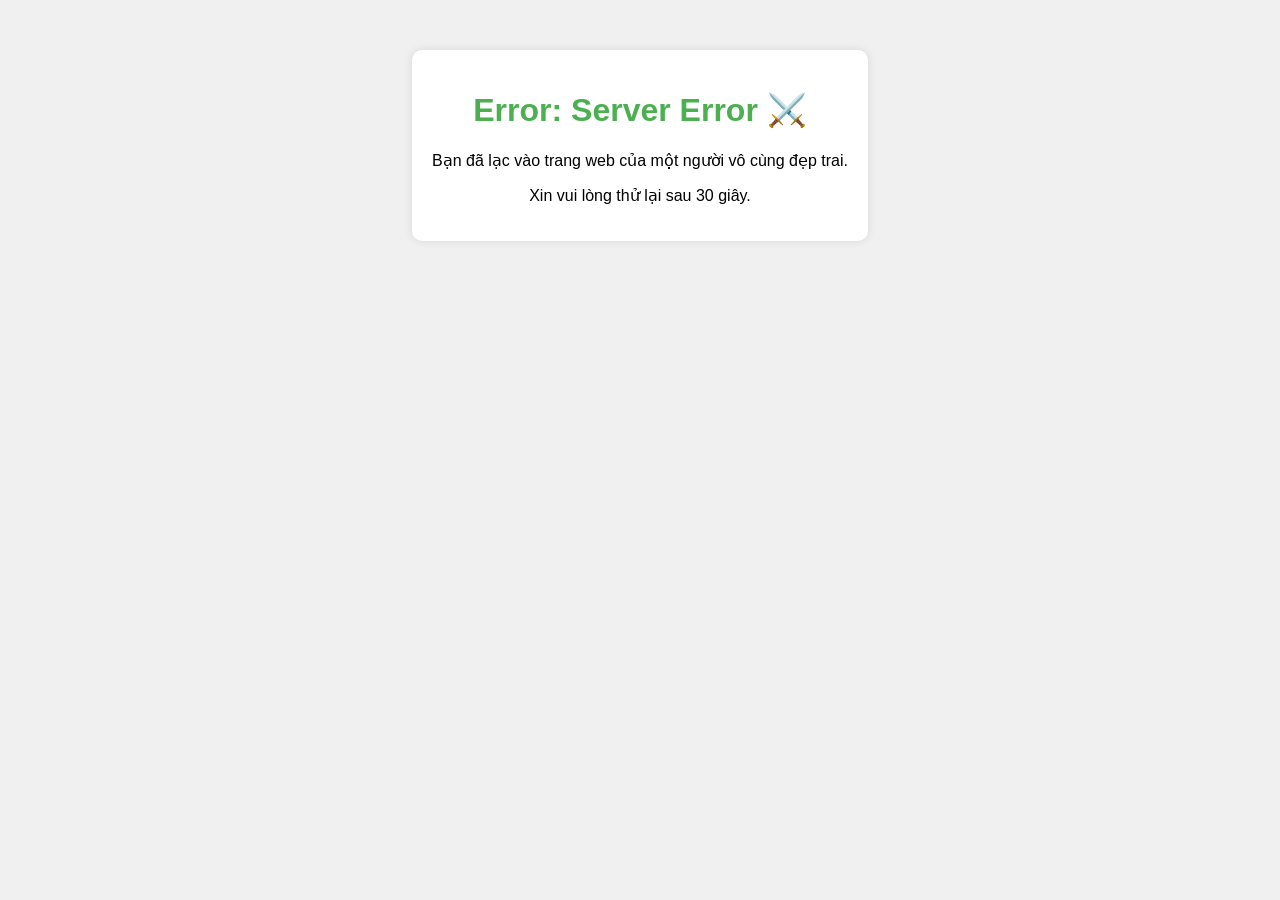
==== index.html @ 3496c6a8 "Update index.html" ====
<!DOCTYPE html>
<html lang="vi">
<head>
    <meta charset="UTF-8">
    <meta name="viewport" content="width=device-width, initial-scale=1.0">
    <title>hutminh</title>
    <style>
        body {
            font-family: Arial, sans-serif;
            text-align: center;
            margin: 50px;
            background-color: #f0f0f0;
        }
        .box {
            background: white;
            padding: 20px;
            border-radius: 10px;
            box-shadow: 0px 0px 10px rgba(0, 0, 0, 0.1);
            display: inline-block;
        }
        h1 {
            color: #4CAF50;
        }
    </style>
</head>
<body>
    <div class="box">
        <h1>Error: Server Error ⚔️</h1>
        <p>Bạn đã lạc vào trang web của một người vô cùng đẹp trai.</p>
        <p>Xin vui lòng thử lại sau 30 giây.</p>
    </div>
</body>
</html>
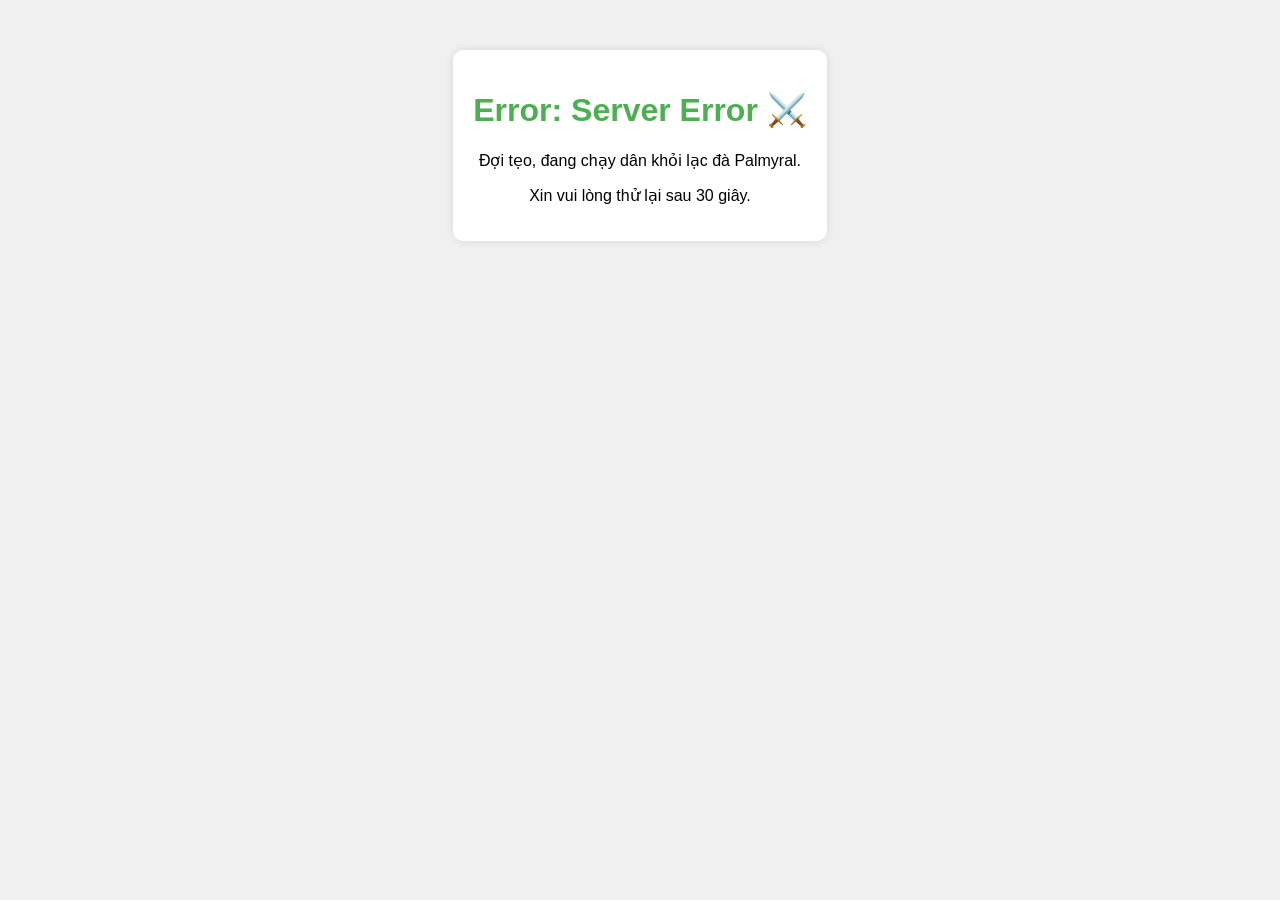
==== commit 10ecb53e: "Update index.html" ====
--- a/index.html
+++ b/index.html
@@ -3,7 +3,7 @@
 <head>
     <meta charset="UTF-8">
     <meta name="viewport" content="width=device-width, initial-scale=1.0">
-    <title>hutminh</title>
+    <title>Văn Tú</title>
     <style>
         body {
             font-family: Arial, sans-serif;
@@ -26,7 +26,7 @@
 <body>
     <div class="box">
         <h1>Error: Server Error ⚔️</h1>
-        <p>Bạn đã lạc vào trang web của một người vô cùng đẹp trai.</p>
+        <p>Đợi tẹo, đang chạy dân khỏi lạc đà Palmyral.</p>
         <p>Xin vui lòng thử lại sau 30 giây.</p>
     </div>
 </body>
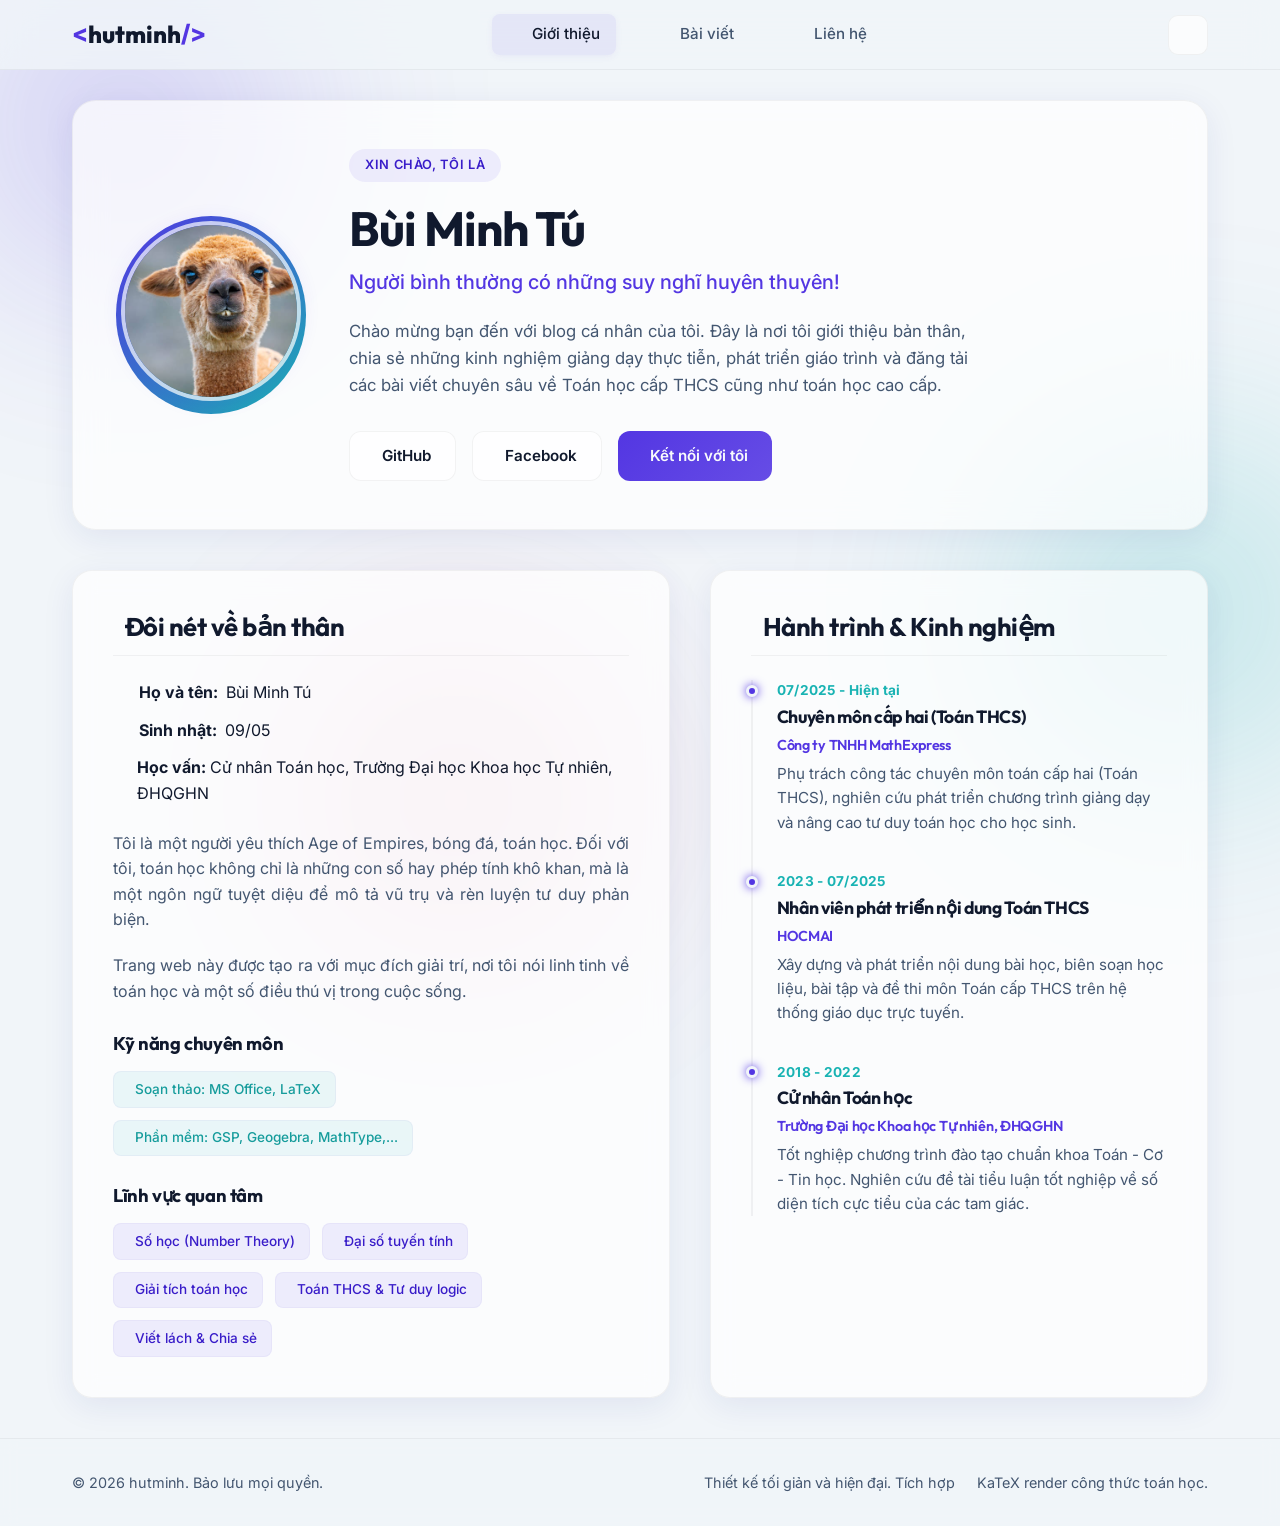
==== commit 0aa04a06: "Add files via upload" ====
--- a/index.html
+++ b/index.html
@@ -1,33 +1,406 @@
 <!DOCTYPE html>
-<html lang="vi">
+<html lang="vi" data-theme="dark">
+
 <head>
     <meta charset="UTF-8">
     <meta name="viewport" content="width=device-width, initial-scale=1.0">
-    <title>Văn Tú</title>
-    <style>
-        body {
-            font-family: Arial, sans-serif;
-            text-align: center;
-            margin: 50px;
-            background-color: #f0f0f0;
-        }
-        .box {
-            background: white;
-            padding: 20px;
-            border-radius: 10px;
-            box-shadow: 0px 0px 10px rgba(0, 0, 0, 0.1);
-            display: inline-block;
-        }
-        h1 {
-            color: #4CAF50;
-        }
-    </style>
+    <title>hutminh | Trang Web Cá Nhân & Blog Toán Học</title>
+
+    <!-- SEO Meta Tags -->
+    <meta name="description"
+        content="Trang web cá nhân và blog chia sẻ kiến thức, kinh nghiệm toán học của hutminh. Khám phá các bài viết lý thuyết toán học chuyên sâu với công thức LaTeX trực quan.">
+    <meta name="keywords"
+        content="hutminh, blog toán học, toán học, chia sẻ kiến thức, latex, công thức toán, giáo dục toán">
+    <meta name="author" content="hutminh">
+
+    <!-- Open Graph / Facebook -->
+    <meta property="og:type" content="website">
+    <meta property="og:title" content="hutminh | Trang Web Cá Nhân & Blog Toán Học">
+    <meta property="og:description"
+        content="Trang web cá nhân và blog chia sẻ kiến thức, kinh nghiệm toán học của hutminh. Khám phá các bài viết lý thuyết toán học chuyên sâu.">
+    <meta property="og:image" content="https://github.com/hutminh.png">
+
+    <!-- Twitter -->
+    <meta property="twitter:card" content="summary_large_image">
+    <meta property="twitter:title" content="hutminh | Trang Web Cá Nhân & Blog Toán Học">
+    <meta property="twitter:description"
+        content="Trang web cá nhân và blog chia sẻ kiến thức, kinh nghiệm toán học của hutminh.">
+    <meta property="twitter:image" content="https://github.com/hutminh.png">
+
+    <!-- Google Fonts -->
+    <link rel="preconnect" href="https://fonts.googleapis.com">
+    <link rel="preconnect" href="https://fonts.gstatic.com" crossorigin>
+    <link
+        href="https://fonts.googleapis.com/css2?family=Inter:wght@300;400;500;600;700&family=Outfit:wght@300;400;500;600;700;800&family=Fira+Code:wght@400;500&display=swap"
+        rel="stylesheet">
+
+    <!-- KaTeX CDN for beautiful mathematical equations -->
+    <link rel="stylesheet" href="https://cdn.jsdelivr.net/npm/katex@0.16.8/dist/katex.min.css">
+    <script src="https://cdn.jsdelivr.net/npm/katex@0.16.8/dist/katex.min.js"></script>
+    <!-- Auto-render extension to easily parse math equations inside text -->
+    <script src="https://cdn.jsdelivr.net/npm/katex@0.16.8/dist/contrib/auto-render.min.js"></script>
+
+    <!-- Custom CSS -->
+    <link rel="stylesheet" href="assets/css/style.css">
+
+    <!-- Lucide Icons -->
+    <script src="https://unpkg.com/lucide@latest"></script>
 </head>
+
 <body>
-    <div class="box">
-        <h1>Error: Server Error ⚔️</h1>
-        <p>Đợi tẹo, đang chạy dân khỏi lạc đà Palmyral.</p>
-        <p>Xin vui lòng thử lại sau 30 giây.</p>
-    </div>
+
+    <!-- Glassmorphic Background Elements -->
+    <div class="bg-blur-circle bg-blur-1"></div>
+    <div class="bg-blur-circle bg-blur-2"></div>
+    <div class="bg-blur-circle bg-blur-3"></div>
+
+    <!-- Navigation Header -->
+    <header class="navbar-container">
+        <div class="navbar-wrapper">
+            <a href="#home" class="logo">
+                <span class="logo-accent">&lt;</span>hutminh<span class="logo-accent">/&gt;</span>
+            </a>
+
+            <nav class="nav-menu" id="nav-menu">
+                <a href="#home" class="nav-link active" data-section="home">
+                    <i data-lucide="user" class="nav-icon"></i> Giới thiệu
+                </a>
+                <a href="#blog" class="nav-link" data-section="blog">
+                    <i data-lucide="book-open" class="nav-icon"></i> Bài viết
+                </a>
+                <a href="#contact" class="nav-link" data-section="contact">
+                    <i data-lucide="mail" class="nav-icon"></i> Liên hệ
+                </a>
+            </nav>
+
+            <div class="nav-actions">
+                <!-- Theme Toggle Button -->
+                <button id="theme-toggle" class="icon-btn" aria-label="Chuyển chế độ sáng/tối">
+                    <i data-lucide="sun" class="theme-icon-light"></i>
+                    <i data-lucide="moon" class="theme-icon-dark"></i>
+                </button>
+
+                <!-- Mobile Menu Button -->
+                <button id="mobile-menu-toggle" class="icon-btn mobile-only" aria-label="Menu">
+                    <i data-lucide="menu"></i>
+                </button>
+            </div>
+        </div>
+    </header>
+
+    <!-- Main Content Container -->
+    <main class="main-container">
+
+        <!-- SECTION 1: HOME & ABOUT -->
+        <section id="home" class="view-section active">
+            <!-- Hero Card -->
+            <div class="hero-card fade-in">
+                <div class="hero-layout">
+                    <div class="hero-avatar-wrapper">
+                        <img src="lac_da.jpg" alt="Avatar Bùi Minh Tú" class="hero-avatar"
+                            onerror="this.src='https://github.com/hutminh.png'">
+                        <div class="avatar-ring"></div>
+                    </div>
+                    <div class="hero-content">
+                        <span class="badge">Xin chào, tôi là</span>
+                        <h1 class="hero-name">Bùi Minh Tú</h1>
+                        <p class="hero-subtitle">Người bình thường có những suy nghĩ huyên thuyên!</p>
+                        <p class="hero-description">
+                            Chào mừng bạn đến với blog cá nhân của tôi. Đây là nơi tôi giới thiệu bản thân, chia sẻ
+                            những kinh nghiệm giảng dạy thực tiễn, phát triển giáo trình và đăng tải các bài viết chuyên
+                            sâu về Toán học cấp THCS cũng như toán học cao cấp.
+                        </p>
+                        <div class="hero-social-links">
+                            <a href="https://github.com/hutminh" target="_blank" class="social-chip"
+                                aria-label="GitHub">
+                                <i data-lucide="github"></i> GitHub
+                            </a>
+                            <a href="https://www.facebook.com/anhvit123" target="_blank" class="social-chip"
+                                aria-label="Facebook">
+                                <i data-lucide="facebook"></i> Facebook
+                            </a>
+                            <a href="#contact" class="social-chip primary" aria-label="Liên hệ">
+                                <i data-lucide="send"></i> Kết nối với tôi
+                            </a>
+                        </div>
+                    </div>
+                </div>
+            </div>
+
+            <!-- About & Personal Intro Details -->
+            <div class="about-grid">
+                <!-- Personal Card -->
+                <div class="glass-card about-card slide-up">
+                    <h2 class="section-title"><i data-lucide="sparkles"></i> Đôi nét về bản thân</h2>
+                    <ul class="personal-info-list"
+                        style="list-style: none; margin-bottom: 1.5rem; display: flex; flex-direction: column; gap: 0.75rem;">
+                        <li style="display: flex; align-items: center; gap: 0.5rem;"><i data-lucide="user"
+                                class="inline-icon" style="color: var(--color-primary); width: 18px; height: 18px;"></i>
+                            <strong>Họ và tên:</strong> Bùi Minh Tú
+                        </li>
+                        <li style="display: flex; align-items: center; gap: 0.5rem;"><i data-lucide="calendar"
+                                class="inline-icon" style="color: var(--color-primary); width: 18px; height: 18px;"></i>
+                            <strong>Sinh nhật:</strong> 09/05
+                        </li>
+                        <li style="display: flex; align-items: flex-start; gap: 0.5rem;"><i data-lucide="graduation-cap"
+                                class="inline-icon"
+                                style="color: var(--color-primary); width: 18px; height: 18px; margin-top: 3px;"></i>
+                            <div><strong>Học vấn:</strong> Cử nhân Toán học, Trường Đại học Khoa học Tự nhiên, ĐHQGHN
+                            </div>
+                        </li>
+                    </ul>
+                    <p class="about-text">
+                        Tôi là một người yêu thích Age of Empires, bóng đá, toán học. Đối với tôi, toán học không chỉ là
+                        những con số hay phép tính khô khan, mà là một ngôn ngữ tuyệt diệu để mô tả vũ trụ và rèn luyện
+                        tư duy phản biện.
+                    </p>
+                    <p class="about-text">
+                        Trang web này được tạo ra với mục đích giải trí, nơi tôi nói linh tinh về toán học và một số
+                        điều thú vị trong cuộc sống.
+                    </p>
+
+                    <div class="interests-container">
+                        <h3 class="subsection-title">Kỹ năng chuyên môn</h3>
+                        <div class="tags-group" style="margin-bottom: 1.5rem;">
+                            <span class="tag-chip"
+                                style="background-color: var(--bg-tag-accent); color: var(--text-tag-accent);"><i
+                                    data-lucide="edit-3"></i> Soạn thảo: MS Office, LaTeX</span>
+                            <span class="tag-chip"
+                                style="background-color: var(--bg-tag-accent); color: var(--text-tag-accent);"><i
+                                    data-lucide="cpu"></i> Phần mềm: GSP, Geogebra, MathType,...</span>
+                        </div>
+
+                        <h3 class="subsection-title">Lĩnh vực quan tâm</h3>
+                        <div class="tags-group">
+                            <span class="tag-chip"><i data-lucide="hash"></i> Số học (Number Theory)</span>
+                            <span class="tag-chip"><i data-lucide="git-commit"></i> Đại số tuyến tính</span>
+                            <span class="tag-chip"><i data-lucide="activity"></i> Giải tích toán học</span>
+                            <span class="tag-chip"><i data-lucide="graduation-cap"></i> Toán THCS & Tư duy logic</span>
+                            <span class="tag-chip"><i data-lucide="feather"></i> Viết lách & Chia sẻ</span>
+                        </div>
+                    </div>
+                </div>
+
+                <!-- Experience Timeline Card -->
+                <div class="glass-card timeline-card slide-up" style="animation-delay: 0.1s;">
+                    <h2 class="section-title"><i data-lucide="briefcase"></i> Hành trình & Kinh nghiệm</h2>
+                    <div class="timeline">
+                        <div class="timeline-item">
+                            <div class="timeline-dot"></div>
+                            <div class="timeline-date">07/2025 - Hiện tại</div>
+                            <h3 class="timeline-title">Chuyên môn cấp hai (Toán THCS)</h3>
+                            <h4 class="timeline-company"
+                                style="font-size: 0.9rem; color: var(--color-primary); margin-top: 0.15rem; margin-bottom: 0.5rem; font-weight: 600;">
+                                Công ty TNHH MathExpress</h4>
+                            <p class="timeline-desc">Phụ trách công tác chuyên môn toán cấp hai (Toán THCS), nghiên cứu
+                                phát triển chương trình giảng dạy và nâng cao tư duy toán học cho học sinh.</p>
+                        </div>
+                        <div class="timeline-item">
+                            <div class="timeline-dot"></div>
+                            <div class="timeline-date">2023 - 07/2025</div>
+                            <h3 class="timeline-title">Nhân viên phát triển nội dung Toán THCS</h3>
+                            <h4 class="timeline-company"
+                                style="font-size: 0.9rem; color: var(--color-primary); margin-top: 0.15rem; margin-bottom: 0.5rem; font-weight: 600;">
+                                HOCMAI</h4>
+                            <p class="timeline-desc">Xây dựng và phát triển nội dung bài học, biên soạn học liệu, bài
+                                tập và đề thi môn Toán cấp THCS trên hệ thống giáo dục trực tuyến.</p>
+                        </div>
+                        <div class="timeline-item">
+                            <div class="timeline-dot"></div>
+                            <div class="timeline-date">2018 - 2022</div>
+                            <h3 class="timeline-title">Cử nhân Toán học</h3>
+                            <h4 class="timeline-company"
+                                style="font-size: 0.9rem; color: var(--color-primary); margin-top: 0.15rem; margin-bottom: 0.5rem; font-weight: 600;">
+                                Trường Đại học Khoa học Tự nhiên, ĐHQGHN</h4>
+                            <p class="timeline-desc">Tốt nghiệp chương trình đào tạo chuẩn khoa Toán - Cơ - Tin học.
+                                Nghiên cứu đề tài tiểu luận tốt nghiệp về số diện tích cực tiểu của các tam giác.</p>
+                        </div>
+                    </div>
+                </div>
+            </div>
+        </section>
+
+        <!-- SECTION 2: BLOG & ARTICLES -->
+        <section id="blog" class="view-section">
+            <!-- Blog Shell -->
+            <div id="blog-list-view">
+                <div class="section-header slide-up">
+                    <h1 class="page-title"><i data-lucide="book-open"></i> Góc Chia Sẻ & Kiến Thức</h1>
+                    <p class="page-subtitle">Nơi tổng hợp các bài viết chuyên sâu về toán học, phương pháp tư duy và
+                        kinh nghiệm tự học.</p>
+                </div>
+
+                <!-- Filters & Search Bar -->
+                <div class="blog-controls slide-up" style="animation-delay: 0.1s;">
+                    <div class="search-wrapper">
+                        <i data-lucide="search" class="search-icon"></i>
+                        <input type="text" id="search-input" placeholder="Tìm kiếm bài viết, công thức, chủ đề..."
+                            aria-label="Tìm kiếm bài viết">
+                    </div>
+                    <div class="categories-filter" id="categories-filter">
+                        <button class="filter-btn active" data-category="all">Tất cả</button>
+                        <button class="filter-btn" data-category="dai-so">Đại số</button>
+                        <button class="filter-btn" data-category="giai-tich">Giải tích</button>
+                        <button class="filter-btn" data-category="so-hoc">Số học</button>
+                        <button class="filter-btn" data-category="phuong-phap">Phương pháp học</button>
+                    </div>
+                </div>
+
+                <!-- Posts Grid -->
+                <div class="posts-grid" id="posts-container">
+                    <!-- Dynamic posts injected here by app.js -->
+                    <div class="loading-spinner">
+                        <div class="spinner"></div>
+                        <p>Đang tải các bài viết chia sẻ...</p>
+                    </div>
+                </div>
+            </div>
+
+            <!-- Single Post Detail View (Initially Hidden) -->
+            <div id="blog-detail-view" class="post-detail-container hidden">
+                <button id="back-to-blog-btn" class="back-btn">
+                    <i data-lucide="arrow-left"></i> Quay lại danh sách bài viết
+                </button>
+
+                <article class="post-detail-card glass-card">
+                    <header class="post-detail-header">
+                        <span class="post-detail-category" id="post-detail-category">Danh mục</span>
+                        <h1 class="post-detail-title" id="post-detail-title">Tiêu đề bài viết</h1>
+                        <div class="post-detail-meta">
+                            <span class="meta-item"><i data-lucide="calendar"></i> <span id="post-detail-date">Ngày
+                                    đăng</span></span>
+                            <span class="meta-item"><i data-lucide="clock"></i> <span id="post-detail-read-time">Thời
+                                    gian đọc</span></span>
+                        </div>
+                    </header>
+
+                    <div class="post-detail-cover-wrapper" id="post-detail-cover-wrapper">
+                        <img src="" alt="Cover Image" id="post-detail-cover" class="post-detail-cover">
+                    </div>
+
+                    <div class="post-detail-content markdown-body" id="post-detail-content">
+                        <!-- Rendered post HTML content injected here by app.js -->
+                    </div>
+
+                    <footer class="post-detail-footer">
+                        <div class="post-detail-tags" id="post-detail-tags">
+                            <!-- Tags injected here -->
+                        </div>
+                    </footer>
+                </article>
+            </div>
+        </section>
+
+        <!-- SECTION 3: CONTACT -->
+        <section id="contact" class="view-section">
+            <div class="section-header slide-up">
+                <h1 class="page-title"><i data-lucide="mail"></i> Kết Nối Với Tôi</h1>
+                <p class="page-subtitle">Bạn có câu hỏi toán học thú vị, muốn cùng hợp tác phát triển nội dung hay trao
+                    đổi kinh nghiệm? Hãy gửi tin nhắn cho tôi.</p>
+            </div>
+
+            <div class="contact-layout slide-up" style="animation-delay: 0.1s;">
+                <!-- Contact info card -->
+                <div class="glass-card contact-info-card">
+                    <h2 class="contact-info-title">Thông tin liên hệ</h2>
+                    <p class="contact-info-desc">Tôi luôn sẵn lòng đón nhận những chia sẻ học thuật và những ý tưởng
+                        sáng tạo mới.</p>
+
+                    <div class="contact-methods">
+                        <div class="contact-method-item">
+                            <div class="contact-icon-wrapper">
+                                <i data-lucide="mail"></i>
+                            </div>
+                            <div class="contact-method-details">
+                                <span class="contact-label">Hòm thư điện tử</span>
+                                <span class="contact-value" id="email-address">minhtubg1999@gmail.com</span>
+                            </div>
+                            <button id="copy-email-btn" class="icon-btn small-btn" title="Sao chép email">
+                                <i data-lucide="copy" id="copy-icon"></i>
+                                <span class="tooltip-text" id="copy-tooltip">Sao chép</span>
+                            </button>
+                        </div>
+                        <div class="contact-method-item">
+                            <div class="contact-icon-wrapper">
+                                <i data-lucide="facebook"></i>
+                            </div>
+                            <div class="contact-method-details">
+                                <span class="contact-label">Facebook cá nhân</span>
+                                <a href="https://www.facebook.com/anhvit123" target="_blank"
+                                    class="contact-link">facebook.com/anhvit123</a>
+                            </div>
+                        </div>
+                        <div class="contact-method-item">
+                            <div class="contact-icon-wrapper">
+                                <i data-lucide="github"></i>
+                            </div>
+                            <div class="contact-method-details">
+                                <span class="contact-label">GitHub cá nhân</span>
+                                <a href="https://github.com/hutminh" target="_blank"
+                                    class="contact-link">github.com/hutminh</a>
+                            </div>
+                        </div>
+                        <div class="contact-method-item">
+                            <div class="contact-icon-wrapper">
+                                <i data-lucide="globe"></i>
+                            </div>
+                            <div class="contact-method-details">
+                                <span class="contact-label">Trang web dự án</span>
+                                <a href="https://hutminh.github.io" target="_blank"
+                                    class="contact-link">hutminh.github.io</a>
+                            </div>
+                        </div>
+                    </div>
+                </div>
+
+                <!-- Contact Message Form -->
+                <div class="glass-card contact-form-card">
+                    <h2 class="contact-info-title">Gửi lời nhắn</h2>
+                    <form id="contact-form" class="contact-form"
+                        onsubmit="event.preventDefault(); alert('Cảm ơn bạn đã gửi lời nhắn! Chức năng gửi thư thực tế có thể tích hợp qua dịch vụ như Formspree hoặc EmailJS nếu bạn muốn cấu hình thêm.');">
+                        <div class="form-group-row">
+                            <div class="form-group">
+                                <label for="form-name">Họ & Tên</label>
+                                <input type="text" id="form-name" required placeholder="Nguyễn Văn A">
+                            </div>
+                            <div class="form-group">
+                                <label for="form-email">Địa chỉ Email</label>
+                                <input type="email" id="form-email" required placeholder="email@gmail.com">
+                            </div>
+                        </div>
+                        <div class="form-group">
+                            <label for="form-subject">Chủ đề</label>
+                            <input type="text" id="form-subject" required placeholder="Góp ý bài viết / Hợp tác...">
+                        </div>
+                        <div class="form-group">
+                            <label for="form-message">Nội dung thư</label>
+                            <textarea id="form-message" rows="5" required
+                                placeholder="Nhập nội dung bạn muốn gửi tới tôi..."></textarea>
+                        </div>
+                        <button type="submit" class="submit-btn">
+                            <i data-lucide="send"></i> Gửi tin nhắn
+                        </button>
+                    </form>
+                </div>
+            </div>
+        </section>
+
+    </main>
+
+    <!-- Footer -->
+    <footer class="footer-container">
+        <div class="footer-wrapper">
+            <p class="footer-copyright">&copy; 2026 hutminh. Bảo lưu mọi quyền.</p>
+            <div class="footer-text">
+                Thiết kế tối giản và hiện đại. Tích hợp <i data-lucide="code" class="inline-icon"></i> KaTeX render công
+                thức toán học.
+            </div>
+        </div>
+    </footer>
+
+    <!-- App Data and Scripts -->
+    <script src="assets/js/posts.js"></script>
+    <script src="assets/js/app.js"></script>
 </body>
-</html>
+
+</html>
--- a/assets/css/style.css
+++ b/assets/css/style.css
@@ -0,0 +1,1270 @@
+/* ==========================================================================
+   DESIGN SYSTEM & CUSTOM STYLES FOR HUTMINH.GITHUB.IO
+   ========================================================================== */
+
+/* 1. Theme Configuration & Base CSS Variables */
+:root[data-theme="dark"] {
+    --bg-base: hsl(222, 47%, 8%);
+    --bg-card: hsla(223, 47%, 14%, 0.55);
+    --bg-card-hover: hsla(223, 47%, 18%, 0.7);
+    --bg-navbar: hsla(222, 47%, 8%, 0.75);
+    
+    --border-color: hsla(217, 30%, 90%, 0.08);
+    --border-color-hover: hsla(217, 30%, 90%, 0.15);
+    
+    --text-primary: hsl(210, 40%, 98%);
+    --text-muted: hsl(215, 20%, 65%);
+    --text-muted-darker: hsl(215, 15%, 50%);
+    
+    --color-primary: hsl(250, 85%, 65%);
+    --color-primary-rgb: 108, 92, 231;
+    --color-secondary: hsl(180, 85%, 45%);
+    --color-secondary-rgb: 0, 206, 201;
+    --color-accent: hsl(340, 85%, 60%);
+    
+    --shadow-base: 0 8px 32px 0 rgba(0, 0, 0, 0.37);
+    --shadow-glow: 0 0 20px hsla(250, 85%, 65%, 0.25);
+    
+    --bg-tag: hsla(250, 85%, 65%, 0.1);
+    --bg-tag-accent: hsla(180, 85%, 45%, 0.1);
+    --text-tag: hsl(250, 85%, 75%);
+    --text-tag-accent: hsl(180, 85%, 65%);
+}
+
+:root[data-theme="light"] {
+    --bg-base: hsl(210, 40%, 96%);
+    --bg-card: hsla(210, 40%, 100%, 0.7);
+    --bg-card-hover: hsla(210, 40%, 100%, 0.9);
+    --bg-navbar: hsla(210, 40%, 96%, 0.8);
+    
+    --border-color: hsla(220, 20%, 10%, 0.05);
+    --border-color-hover: hsla(220, 20%, 10%, 0.1);
+    
+    --text-primary: hsl(222, 47%, 12%);
+    --text-muted: hsl(215, 25%, 35%);
+    --text-muted-darker: hsl(215, 20%, 50%);
+    
+    --color-primary: hsl(250, 75%, 55%);
+    --color-primary-rgb: 78, 62, 201;
+    --color-secondary: hsl(180, 75%, 40%);
+    --color-secondary-rgb: 0, 166, 161;
+    --color-accent: hsl(340, 75%, 55%);
+    
+    --shadow-base: 0 8px 32px 0 rgba(31, 38, 135, 0.08);
+    --shadow-glow: 0 0 20px hsla(250, 75%, 55%, 0.1);
+    
+    --bg-tag: hsla(250, 75%, 55%, 0.08);
+    --bg-tag-accent: hsla(180, 75%, 40%, 0.08);
+    --text-tag: hsl(250, 75%, 45%);
+    --text-tag-accent: hsl(180, 75%, 35%);
+}
+
+/* 2. Global Reset & Base Elements */
+* {
+    margin: 0;
+    padding: 0;
+    box-sizing: border-box;
+    font-family: 'Inter', system-ui, -apple-system, BlinkMacSystemFont, "Segoe UI", Roboto, sans-serif;
+}
+
+html {
+    scroll-behavior: smooth;
+}
+
+body {
+    background-color: var(--bg-base);
+    color: var(--text-primary);
+    min-height: 100vh;
+    display: flex;
+    flex-direction: column;
+    overflow-x: hidden;
+    transition: background-color 0.4s ease, color 0.4s ease;
+    line-height: 1.6;
+}
+
+/* 3. Glassmorphism Background Blurs */
+.bg-blur-circle {
+    position: absolute;
+    border-radius: 50%;
+    filter: blur(110px);
+    z-index: -1;
+    pointer-events: none;
+    opacity: 0.35;
+    transition: all 0.5s ease;
+}
+
+.bg-blur-1 {
+    width: 450px;
+    height: 450px;
+    background: radial-gradient(circle, var(--color-primary) 0%, transparent 70%);
+    top: -100px;
+    left: -100px;
+}
+
+.bg-blur-2 {
+    width: 500px;
+    height: 500px;
+    background: radial-gradient(circle, var(--color-secondary) 0%, transparent 70%);
+    top: 40%;
+    right: -150px;
+}
+
+.bg-blur-3 {
+    width: 400px;
+    height: 400px;
+    background: radial-gradient(circle, var(--color-accent) 0%, transparent 70%);
+    bottom: -100px;
+    left: 20%;
+}
+
+/* 4. Typography Rules */
+h1, h2, h3, h4, h5, h6 {
+    font-family: 'Outfit', sans-serif;
+    font-weight: 700;
+    letter-spacing: -0.02em;
+    line-height: 1.25;
+}
+
+a {
+    color: inherit;
+    text-decoration: none;
+    transition: all 0.2s ease;
+}
+
+/* 5. Navbar / Header */
+.navbar-container {
+    position: fixed;
+    top: 0;
+    left: 0;
+    right: 0;
+    height: 70px;
+    background-color: var(--bg-navbar);
+    backdrop-filter: blur(16px);
+    -webkit-backdrop-filter: blur(16px);
+    border-bottom: 1px solid var(--border-color);
+    z-index: 100;
+    transition: all 0.3s ease;
+}
+
+.navbar-wrapper {
+    max-width: 1200px;
+    height: 100%;
+    margin: 0 auto;
+    padding: 0 2rem;
+    display: flex;
+    align-items: center;
+    justify-content: space-between;
+}
+
+.logo {
+    font-family: 'Outfit', sans-serif;
+    font-size: 1.5rem;
+    font-weight: 800;
+    color: var(--text-primary);
+    display: flex;
+    align-items: center;
+}
+
+.logo-accent {
+    color: var(--color-primary);
+    transition: color 0.3s ease;
+}
+
+.nav-menu {
+    display: flex;
+    gap: 1.5rem;
+    align-items: center;
+}
+
+.nav-link {
+    display: flex;
+    align-items: center;
+    gap: 0.5rem;
+    padding: 0.5rem 1rem;
+    border-radius: 8px;
+    font-size: 0.95rem;
+    font-weight: 500;
+    color: var(--text-muted);
+}
+
+.nav-link:hover, .nav-link.active {
+    color: var(--text-primary);
+    background-color: var(--bg-tag);
+}
+
+.nav-link.active {
+    box-shadow: 0 2px 8px -2px rgba(var(--color-primary-rgb), 0.1);
+}
+
+.nav-icon {
+    width: 16px;
+    height: 16px;
+}
+
+.nav-actions {
+    display: flex;
+    align-items: center;
+    gap: 0.75rem;
+}
+
+/* Icons and buttons styling */
+.icon-btn {
+    width: 40px;
+    height: 40px;
+    border-radius: 10px;
+    background-color: var(--bg-card);
+    border: 1px solid var(--border-color);
+    color: var(--text-primary);
+    display: flex;
+    align-items: center;
+    justify-content: center;
+    cursor: pointer;
+    transition: all 0.2s ease;
+}
+
+.icon-btn:hover {
+    border-color: var(--border-color-hover);
+    background-color: var(--bg-card-hover);
+    transform: translateY(-2px);
+}
+
+.theme-icon-light, .theme-icon-dark {
+    width: 18px;
+    height: 18px;
+}
+
+:root[data-theme="dark"] .theme-icon-light { display: block; }
+:root[data-theme="dark"] .theme-icon-dark { display: none; }
+:root[data-theme="light"] .theme-icon-light { display: none; }
+:root[data-theme="light"] .theme-icon-dark { display: block; }
+
+.mobile-only {
+    display: none;
+}
+
+/* 6. Main Container & View Sections */
+.main-container {
+    flex: 1;
+    width: 100%;
+    max-width: 1200px;
+    margin: 100px auto 40px auto;
+    padding: 0 2rem;
+    position: relative;
+    z-index: 10;
+}
+
+.view-section {
+    display: none;
+}
+
+.view-section.active {
+    display: block;
+}
+
+/* Glassmorphic card styling */
+.glass-card {
+    background-color: var(--bg-card);
+    backdrop-filter: blur(12px);
+    -webkit-backdrop-filter: blur(12px);
+    border: 1px solid var(--border-color);
+    border-radius: 20px;
+    padding: 2.5rem;
+    box-shadow: var(--shadow-base);
+    transition: border-color 0.3s ease, background-color 0.3s ease, transform 0.3s ease;
+}
+
+.glass-card:hover {
+    border-color: var(--border-color-hover);
+}
+
+/* 7. Home & Hero Section Styles */
+.hero-card {
+    background-color: var(--bg-card);
+    backdrop-filter: blur(16px);
+    -webkit-backdrop-filter: blur(16px);
+    border: 1px solid var(--border-color);
+    border-radius: 24px;
+    padding: 3rem;
+    box-shadow: var(--shadow-base);
+    margin-bottom: 2.5rem;
+}
+
+.hero-layout {
+    display: flex;
+    align-items: center;
+    gap: 3rem;
+}
+
+.hero-avatar-wrapper {
+    position: relative;
+    flex-shrink: 0;
+}
+
+.hero-avatar {
+    width: 180px;
+    height: 180px;
+    border-radius: 50%;
+    object-fit: cover;
+    border: 4px solid var(--bg-card);
+    box-shadow: var(--shadow-glow);
+    z-index: 2;
+    position: relative;
+}
+
+.avatar-ring {
+    position: absolute;
+    top: -5px;
+    left: -5px;
+    right: -5px;
+    bottom: -5px;
+    border-radius: 50%;
+    background: linear-gradient(135deg, var(--color-primary), var(--color-secondary));
+    z-index: 1;
+    animation: rotateRing 10s linear infinite;
+}
+
+@keyframes rotateRing {
+    to { transform: rotate(360deg); }
+}
+
+.hero-content {
+    flex: 1;
+}
+
+.badge {
+    background-color: var(--bg-tag);
+    color: var(--text-tag);
+    padding: 0.4rem 1rem;
+    border-radius: 50px;
+    font-size: 0.8rem;
+    font-weight: 600;
+    letter-spacing: 0.05em;
+    text-transform: uppercase;
+    display: inline-block;
+    margin-bottom: 1rem;
+}
+
+.hero-name {
+    font-size: 3rem;
+    margin-bottom: 0.5rem;
+    background: linear-gradient(135deg, var(--text-primary) 30%, var(--text-muted) 100%);
+    -webkit-background-clip: text;
+    -webkit-text-fill-color: transparent;
+}
+
+.hero-subtitle {
+    font-size: 1.25rem;
+    font-weight: 500;
+    color: var(--color-primary);
+    margin-bottom: 1.25rem;
+}
+
+.hero-description {
+    color: var(--text-muted);
+    font-size: 1.05rem;
+    margin-bottom: 2rem;
+    max-width: 650px;
+}
+
+.hero-social-links {
+    display: flex;
+    gap: 1rem;
+    flex-wrap: wrap;
+}
+
+.social-chip {
+    display: inline-flex;
+    align-items: center;
+    gap: 0.5rem;
+    padding: 0.75rem 1.5rem;
+    border-radius: 12px;
+    font-size: 0.95rem;
+    font-weight: 600;
+    border: 1px solid var(--border-color);
+    background-color: var(--bg-card);
+}
+
+.social-chip:hover {
+    border-color: var(--border-color-hover);
+    transform: translateY(-2px);
+    background-color: var(--bg-card-hover);
+}
+
+.social-chip.primary {
+    background: linear-gradient(135deg, var(--color-primary), hsl(250, 75%, 60%));
+    color: hsl(210, 40%, 98%);
+    border: none;
+}
+
+.social-chip.primary:hover {
+    box-shadow: var(--shadow-glow);
+    opacity: 0.95;
+}
+
+/* About me grid & personal elements */
+.about-grid {
+    display: grid;
+    grid-template-columns: 1.2fr 1fr;
+    gap: 2.5rem;
+}
+
+.section-title {
+    font-size: 1.6rem;
+    margin-bottom: 1.5rem;
+    display: flex;
+    align-items: center;
+    gap: 0.75rem;
+    border-bottom: 1px solid var(--border-color);
+    padding-bottom: 0.75rem;
+}
+
+.about-text {
+    color: var(--text-muted);
+    margin-bottom: 1.25rem;
+    font-size: 1rem;
+    text-align: justify;
+}
+
+.subsection-title {
+    font-size: 1.15rem;
+    margin: 1.75rem 0 1rem 0;
+    color: var(--text-primary);
+}
+
+.tags-group {
+    display: flex;
+    flex-wrap: wrap;
+    gap: 0.75rem;
+}
+
+.tag-chip {
+    display: inline-flex;
+    align-items: center;
+    gap: 0.4rem;
+    background-color: var(--bg-tag);
+    color: var(--text-tag);
+    padding: 0.4rem 0.9rem;
+    border-radius: 8px;
+    font-size: 0.85rem;
+    font-weight: 500;
+    border: 1px solid rgba(var(--color-primary-rgb), 0.05);
+}
+
+/* 8. Interactive Timeline Styles */
+.timeline {
+    position: relative;
+    padding-left: 1.5rem;
+    border-left: 2px solid var(--border-color);
+}
+
+.timeline-item {
+    position: relative;
+    margin-bottom: 2.25rem;
+}
+
+.timeline-item:last-child {
+    margin-bottom: 0;
+}
+
+.timeline-dot {
+    position: absolute;
+    left: -1.95rem;
+    top: 0.3rem;
+    width: 12px;
+    height: 12px;
+    border-radius: 50%;
+    background-color: var(--color-primary);
+    border: 3px solid var(--bg-base);
+    box-shadow: 0 0 10px var(--color-primary);
+    transition: all 0.3s ease;
+}
+
+.timeline-item:hover .timeline-dot {
+    transform: scale(1.3);
+    background-color: var(--color-secondary);
+    box-shadow: 0 0 12px var(--color-secondary);
+}
+
+.timeline-date {
+    font-size: 0.85rem;
+    font-weight: 700;
+    color: var(--color-secondary);
+    margin-bottom: 0.25rem;
+    letter-spacing: 0.02em;
+}
+
+.timeline-title {
+    font-size: 1.1rem;
+    margin-bottom: 0.5rem;
+}
+
+.timeline-desc {
+    color: var(--text-muted);
+    font-size: 0.95rem;
+}
+
+/* 9. Blog List & Controls Styles */
+.section-header {
+    text-align: center;
+    max-width: 700px;
+    margin: 0 auto 3rem auto;
+}
+
+.page-title {
+    font-size: 2.75rem;
+    margin-bottom: 0.75rem;
+    display: inline-flex;
+    align-items: center;
+    gap: 0.75rem;
+}
+
+.page-subtitle {
+    color: var(--text-muted);
+    font-size: 1.1rem;
+}
+
+.blog-controls {
+    display: flex;
+    justify-content: space-between;
+    align-items: center;
+    gap: 2rem;
+    margin-bottom: 3rem;
+}
+
+.search-wrapper {
+    position: relative;
+    flex: 1;
+    max-width: 450px;
+}
+
+.search-icon {
+    position: absolute;
+    left: 1rem;
+    top: 50%;
+    transform: translateY(-50%);
+    color: var(--text-muted);
+    width: 18px;
+    height: 18px;
+}
+
+#search-input {
+    width: 100%;
+    padding: 0.9rem 1rem 0.9rem 2.8rem;
+    border-radius: 12px;
+    background-color: var(--bg-card);
+    border: 1px solid var(--border-color);
+    color: var(--text-primary);
+    font-size: 0.95rem;
+    transition: all 0.3s ease;
+}
+
+#search-input:focus {
+    outline: none;
+    border-color: var(--color-primary);
+    box-shadow: var(--shadow-glow);
+}
+
+.categories-filter {
+    display: flex;
+    gap: 0.6rem;
+    overflow-x: auto;
+    padding-bottom: 5px;
+    scrollbar-width: none; /* Hide scrollbar for Firefox */
+}
+
+.categories-filter::-webkit-scrollbar {
+    display: none; /* Hide scrollbar for Chrome/Safari */
+}
+
+.filter-btn {
+    padding: 0.6rem 1.2rem;
+    border-radius: 10px;
+    border: 1px solid var(--border-color);
+    background-color: var(--bg-card);
+    color: var(--text-muted);
+    font-size: 0.9rem;
+    font-weight: 500;
+    cursor: pointer;
+    white-space: nowrap;
+    transition: all 0.2s ease;
+}
+
+.filter-btn:hover {
+    border-color: var(--border-color-hover);
+    background-color: var(--bg-card-hover);
+}
+
+.filter-btn.active {
+    background-color: var(--color-primary);
+    color: hsl(210, 40%, 98%);
+    border-color: var(--color-primary);
+    font-weight: 600;
+    box-shadow: 0 4px 12px -2px hsla(250, 85%, 65%, 0.3);
+}
+
+/* 10. Posts Grid & Cards Styles */
+.posts-grid {
+    display: grid;
+    grid-template-columns: repeat(auto-fill, minmax(350px, 1fr));
+    gap: 2.5rem;
+}
+
+.post-card {
+    background-color: var(--bg-card);
+    backdrop-filter: blur(12px);
+    -webkit-backdrop-filter: blur(12px);
+    border: 1px solid var(--border-color);
+    border-radius: 20px;
+    overflow: hidden;
+    box-shadow: var(--shadow-base);
+    display: flex;
+    flex-direction: column;
+    height: 100%;
+    transition: all 0.3s cubic-bezier(0.25, 0.46, 0.45, 0.94);
+    cursor: pointer;
+}
+
+.post-card:hover {
+    transform: translateY(-8px);
+    border-color: var(--border-color-hover);
+    box-shadow: 0 20px 30px -10px rgba(0, 0, 0, 0.2);
+}
+
+.post-cover-wrapper {
+    position: relative;
+    width: 100%;
+    height: 200px;
+    overflow: hidden;
+    background-color: hsl(223, 47%, 16%);
+}
+
+.post-cover {
+    width: 100%;
+    height: 100%;
+    object-fit: cover;
+    transition: transform 0.5s ease;
+}
+
+.post-card:hover .post-cover {
+    transform: scale(1.05);
+}
+
+.post-card-category {
+    position: absolute;
+    top: 1rem;
+    left: 1rem;
+    background-color: var(--bg-base);
+    color: var(--color-secondary);
+    padding: 0.35rem 0.8rem;
+    border-radius: 6px;
+    font-size: 0.75rem;
+    font-weight: 700;
+    text-transform: uppercase;
+    letter-spacing: 0.05em;
+    backdrop-filter: blur(8px);
+    border: 1px solid var(--border-color);
+}
+
+.post-card-body {
+    padding: 1.5rem;
+    display: flex;
+    flex-direction: column;
+    flex: 1;
+}
+
+.post-card-meta {
+    display: flex;
+    gap: 1rem;
+    font-size: 0.8rem;
+    color: var(--text-muted-darker);
+    margin-bottom: 0.75rem;
+}
+
+.meta-item {
+    display: flex;
+    align-items: center;
+    gap: 0.3rem;
+}
+
+.meta-item i {
+    width: 14px;
+    height: 14px;
+}
+
+.post-card-title {
+    font-size: 1.3rem;
+    margin-bottom: 0.75rem;
+    line-height: 1.35;
+}
+
+.post-card-desc {
+    color: var(--text-muted);
+    font-size: 0.95rem;
+    line-height: 1.5;
+    margin-bottom: 1.5rem;
+    flex: 1;
+    display: -webkit-box;
+    -webkit-line-clamp: 3;
+    -webkit-box-orient: vertical;
+    overflow: hidden;
+}
+
+.post-card-footer {
+    padding: 0 1.5rem 1.5rem 1.5rem;
+    display: flex;
+    gap: 0.5rem;
+    flex-wrap: wrap;
+}
+
+.mini-tag {
+    background-color: var(--bg-tag);
+    color: var(--text-tag);
+    padding: 0.25rem 0.6rem;
+    border-radius: 6px;
+    font-size: 0.75rem;
+    font-weight: 500;
+}
+
+.loading-spinner {
+    grid-column: 1 / -1;
+    text-align: center;
+    padding: 4rem 0;
+    color: var(--text-muted);
+}
+
+.spinner {
+    width: 40px;
+    height: 40px;
+    border: 3px solid var(--border-color);
+    border-top-color: var(--color-primary);
+    border-radius: 50%;
+    animation: spin 1s linear infinite;
+    margin: 0 auto 1rem auto;
+}
+
+@keyframes spin {
+    to { transform: rotate(360deg); }
+}
+
+.no-results {
+    grid-column: 1 / -1;
+    text-align: center;
+    padding: 4rem 2rem;
+    color: var(--text-muted);
+    background-color: var(--bg-card);
+    border: 1px solid var(--border-color);
+    border-radius: 16px;
+}
+
+.no-results i {
+    width: 48px;
+    height: 48px;
+    margin-bottom: 1rem;
+    color: var(--color-primary);
+    opacity: 0.7;
+}
+
+/* 11. Single Post Detail View Styles */
+.back-btn {
+    display: inline-flex;
+    align-items: center;
+    gap: 0.5rem;
+    padding: 0.65rem 1.25rem;
+    border-radius: 10px;
+    background-color: var(--bg-card);
+    border: 1px solid var(--border-color);
+    color: var(--text-muted);
+    font-weight: 600;
+    font-size: 0.95rem;
+    cursor: pointer;
+    margin-bottom: 2rem;
+    transition: all 0.2s ease;
+}
+
+.back-btn:hover {
+    color: var(--text-primary);
+    border-color: var(--border-color-hover);
+    transform: translateX(-4px);
+    background-color: var(--bg-card-hover);
+}
+
+.back-btn i {
+    width: 16px;
+    height: 16px;
+}
+
+.post-detail-container {
+    max-width: 850px;
+    margin: 0 auto;
+}
+
+.post-detail-card {
+    padding: 3rem 4rem;
+}
+
+.post-detail-header {
+    text-align: center;
+    margin-bottom: 2rem;
+}
+
+.post-detail-category {
+    color: var(--color-secondary);
+    font-size: 0.85rem;
+    font-weight: 800;
+    text-transform: uppercase;
+    letter-spacing: 0.08em;
+    display: inline-block;
+    margin-bottom: 0.75rem;
+}
+
+.post-detail-title {
+    font-size: 2.5rem;
+    margin-bottom: 1rem;
+    line-height: 1.25;
+}
+
+.post-detail-meta {
+    display: flex;
+    justify-content: center;
+    gap: 1.5rem;
+    color: var(--text-muted);
+    font-size: 0.9rem;
+}
+
+.post-detail-cover-wrapper {
+    width: 100%;
+    max-height: 380px;
+    border-radius: 16px;
+    overflow: hidden;
+    margin-bottom: 3rem;
+    border: 1px solid var(--border-color);
+}
+
+.post-detail-cover {
+    width: 100%;
+    height: 100%;
+    object-fit: cover;
+}
+
+.post-detail-footer {
+    margin-top: 3.5rem;
+    padding-top: 1.75rem;
+    border-top: 1px solid var(--border-color);
+}
+
+.post-detail-tags {
+    display: flex;
+    gap: 0.75rem;
+    flex-wrap: wrap;
+}
+
+/* 12. Markdown & Math Typographical Styles */
+.markdown-body {
+    font-size: 1.1rem;
+    line-height: 1.75;
+    color: var(--text-primary);
+}
+
+.markdown-body p {
+    margin-bottom: 1.5rem;
+}
+
+.markdown-body h2 {
+    font-size: 1.75rem;
+    margin: 2.5rem 0 1.25rem 0;
+    border-bottom: 1px solid var(--border-color);
+    padding-bottom: 0.5rem;
+}
+
+.markdown-body h3 {
+    font-size: 1.35rem;
+    margin: 2rem 0 1rem 0;
+}
+
+.markdown-body ul, .markdown-body ol {
+    margin-bottom: 1.5rem;
+    padding-left: 2rem;
+}
+
+.markdown-body li {
+    margin-bottom: 0.5rem;
+}
+
+.markdown-body blockquote {
+    border-left: 4px solid var(--color-primary);
+    padding: 0.75rem 1.5rem;
+    color: var(--text-muted);
+    background-color: var(--bg-tag);
+    border-radius: 0 10px 10px 0;
+    margin: 1.5rem 0;
+    font-style: italic;
+}
+
+.markdown-body pre {
+    background-color: hsl(223, 47%, 6%);
+    border: 1px solid var(--border-color);
+    border-radius: 12px;
+    padding: 1.25rem;
+    overflow-x: auto;
+    margin-bottom: 1.5rem;
+}
+
+.markdown-body code {
+    font-family: 'Fira Code', monospace;
+    font-size: 0.9rem;
+    background-color: hsl(223, 47%, 6%);
+    padding: 0.2rem 0.4rem;
+    border-radius: 4px;
+}
+
+.markdown-body pre code {
+    background-color: transparent;
+    padding: 0;
+    border-radius: 0;
+    display: block;
+}
+
+/* Specific LaTeX rendering alignment adjustments */
+.katex-display {
+    margin: 2rem 0 !important;
+    padding: 1rem;
+    background-color: var(--bg-tag);
+    border-radius: 12px;
+    border: 1px solid rgba(var(--color-secondary-rgb), 0.08);
+    overflow-x: auto;
+    overflow-y: hidden;
+}
+
+.katex {
+    font-size: 1.05em;
+    color: var(--text-primary);
+}
+
+.katex-html {
+    overflow-x: auto;
+    overflow-y: hidden;
+}
+
+/* 13. Contact Form & Layout Styles */
+.contact-layout {
+    display: grid;
+    grid-template-columns: 1fr 1.3fr;
+    gap: 3rem;
+    align-items: start;
+}
+
+.contact-info-card {
+    padding: 3rem 2.5rem;
+}
+
+.contact-info-title {
+    font-size: 1.75rem;
+    margin-bottom: 1rem;
+}
+
+.contact-info-desc {
+    color: var(--text-muted);
+    font-size: 1rem;
+    margin-bottom: 2.5rem;
+}
+
+.contact-methods {
+    display: flex;
+    flex-direction: column;
+    gap: 1.75rem;
+}
+
+.contact-method-item {
+    display: flex;
+    align-items: center;
+    gap: 1.25rem;
+    position: relative;
+}
+
+.contact-icon-wrapper {
+    width: 48px;
+    height: 48px;
+    border-radius: 12px;
+    background-color: var(--bg-tag-accent);
+    color: var(--text-tag-accent);
+    display: flex;
+    align-items: center;
+    justify-content: center;
+}
+
+.contact-icon-wrapper i {
+    width: 20px;
+    height: 20px;
+}
+
+.contact-method-details {
+    display: flex;
+    flex-direction: column;
+}
+
+.contact-label {
+    font-size: 0.8rem;
+    color: var(--text-muted-darker);
+    text-transform: uppercase;
+    letter-spacing: 0.05em;
+    font-weight: 700;
+}
+
+.contact-value, .contact-link {
+    font-size: 1.05rem;
+    font-weight: 600;
+    color: var(--text-primary);
+}
+
+.contact-link:hover {
+    color: var(--color-primary);
+    text-decoration: underline;
+}
+
+/* Email copy tooltip button */
+.small-btn {
+    width: 32px;
+    height: 32px;
+    border-radius: 8px;
+    margin-left: 0.5rem;
+}
+
+.tooltip-text {
+    visibility: hidden;
+    width: 80px;
+    background-color: var(--bg-base);
+    color: var(--text-primary);
+    text-align: center;
+    border-radius: 6px;
+    padding: 5px 0;
+    position: absolute;
+    z-index: 1;
+    bottom: 125%;
+    left: 80%;
+    margin-left: -40px;
+    opacity: 0;
+    transition: opacity 0.3s;
+    font-size: 0.75rem;
+    border: 1px solid var(--border-color);
+    pointer-events: none;
+}
+
+.contact-method-item:hover .tooltip-text {
+    visibility: visible;
+    opacity: 1;
+}
+
+/* Contact message form card */
+.contact-form-card {
+    padding: 3rem;
+}
+
+.contact-form {
+    display: flex;
+    flex-direction: column;
+    gap: 1.5rem;
+    margin-top: 1.5rem;
+}
+
+.form-group-row {
+    display: grid;
+    grid-template-columns: 1fr 1fr;
+    gap: 1.5rem;
+}
+
+.form-group {
+    display: flex;
+    flex-direction: column;
+    gap: 0.5rem;
+}
+
+.form-group label {
+    font-size: 0.85rem;
+    font-weight: 600;
+    color: var(--text-muted);
+}
+
+.form-group input, .form-group textarea {
+    padding: 0.85rem 1.1rem;
+    border-radius: 10px;
+    background-color: var(--bg-base);
+    border: 1px solid var(--border-color);
+    color: var(--text-primary);
+    font-size: 0.95rem;
+    transition: all 0.2s ease;
+}
+
+.form-group input:focus, .form-group textarea:focus {
+    outline: none;
+    border-color: var(--color-primary);
+    box-shadow: var(--shadow-glow);
+    background-color: var(--bg-card);
+}
+
+.submit-btn {
+    align-self: flex-start;
+    display: inline-flex;
+    align-items: center;
+    gap: 0.6rem;
+    padding: 0.9rem 2rem;
+    border-radius: 12px;
+    background: linear-gradient(135deg, var(--color-primary), hsl(250, 75%, 60%));
+    color: hsl(210, 40%, 98%);
+    font-size: 1rem;
+    font-weight: 600;
+    border: none;
+    cursor: pointer;
+    box-shadow: 0 4px 15px -2px rgba(var(--color-primary-rgb), 0.25);
+    transition: all 0.2s ease;
+}
+
+.submit-btn:hover {
+    box-shadow: var(--shadow-glow);
+    transform: translateY(-2px);
+    opacity: 0.95;
+}
+
+.submit-btn i {
+    width: 16px;
+    height: 16px;
+}
+
+/* 14. Footer Styles */
+.footer-container {
+    margin-top: auto;
+    border-top: 1px solid var(--border-color);
+    background-color: var(--bg-navbar);
+    backdrop-filter: blur(8px);
+    -webkit-backdrop-filter: blur(8px);
+    padding: 2rem 0;
+}
+
+.footer-wrapper {
+    max-width: 1200px;
+    margin: 0 auto;
+    padding: 0 2rem;
+    display: flex;
+    justify-content: space-between;
+    align-items: center;
+    color: var(--text-muted);
+    font-size: 0.9rem;
+    flex-wrap: wrap;
+    gap: 1rem;
+}
+
+.inline-icon {
+    width: 14px;
+    height: 14px;
+    display: inline-block;
+    vertical-align: middle;
+}
+
+/* 15. Key Micro-Animations & Responsive Utility */
+.fade-in {
+    animation: fadeIn 0.8s cubic-bezier(0.16, 1, 0.3, 1) forwards;
+}
+
+.slide-up {
+    animation: slideUp 0.8s cubic-bezier(0.16, 1, 0.3, 1) forwards;
+}
+
+@keyframes fadeIn {
+    from { opacity: 0; }
+    to { opacity: 1; }
+}
+
+@keyframes slideUp {
+    from {
+        opacity: 0;
+        transform: translateY(30px);
+    }
+    to {
+        opacity: 1;
+        transform: translateY(0);
+    }
+}
+
+.hidden {
+    display: none !important;
+}
+
+/* Responsive Breakpoints */
+@media (max-width: 1024px) {
+    .about-grid {
+        grid-template-columns: 1fr;
+        gap: 2rem;
+    }
+    .contact-layout {
+        grid-template-columns: 1fr;
+        gap: 2.5rem;
+    }
+}
+
+@media (max-width: 768px) {
+    .main-container {
+        padding: 0 1.25rem;
+        margin-top: 90px;
+    }
+    .hero-card {
+        padding: 2rem;
+    }
+    .hero-layout {
+        flex-direction: column;
+        text-align: center;
+        gap: 2rem;
+    }
+    .hero-name {
+        font-size: 2.5rem;
+    }
+    .hero-social-links {
+        justify-content: center;
+    }
+    .post-detail-card {
+        padding: 2rem 1.5rem;
+    }
+    .post-detail-title {
+        font-size: 1.85rem;
+    }
+    .form-group-row {
+        grid-template-columns: 1fr;
+        gap: 1.5rem;
+    }
+    .blog-controls {
+        flex-direction: column;
+        align-items: stretch;
+        gap: 1.25rem;
+    }
+    .search-wrapper {
+        max-width: 100%;
+    }
+    .footer-wrapper {
+        flex-direction: column;
+        text-align: center;
+    }
+    
+    /* Responsive navbar hamburger */
+    .mobile-only {
+        display: flex;
+    }
+    .nav-menu {
+        position: absolute;
+        top: 70px;
+        left: 0;
+        right: 0;
+        background-color: var(--bg-base);
+        border-bottom: 1px solid var(--border-color);
+        flex-direction: column;
+        align-items: stretch;
+        gap: 0;
+        padding: 1rem 0;
+        display: none;
+        box-shadow: 0 10px 20px rgba(0, 0, 0, 0.2);
+    }
+    .nav-menu.show {
+        display: flex;
+    }
+    .nav-link {
+        padding: 0.85rem 2rem;
+        border-radius: 0;
+    }
+}
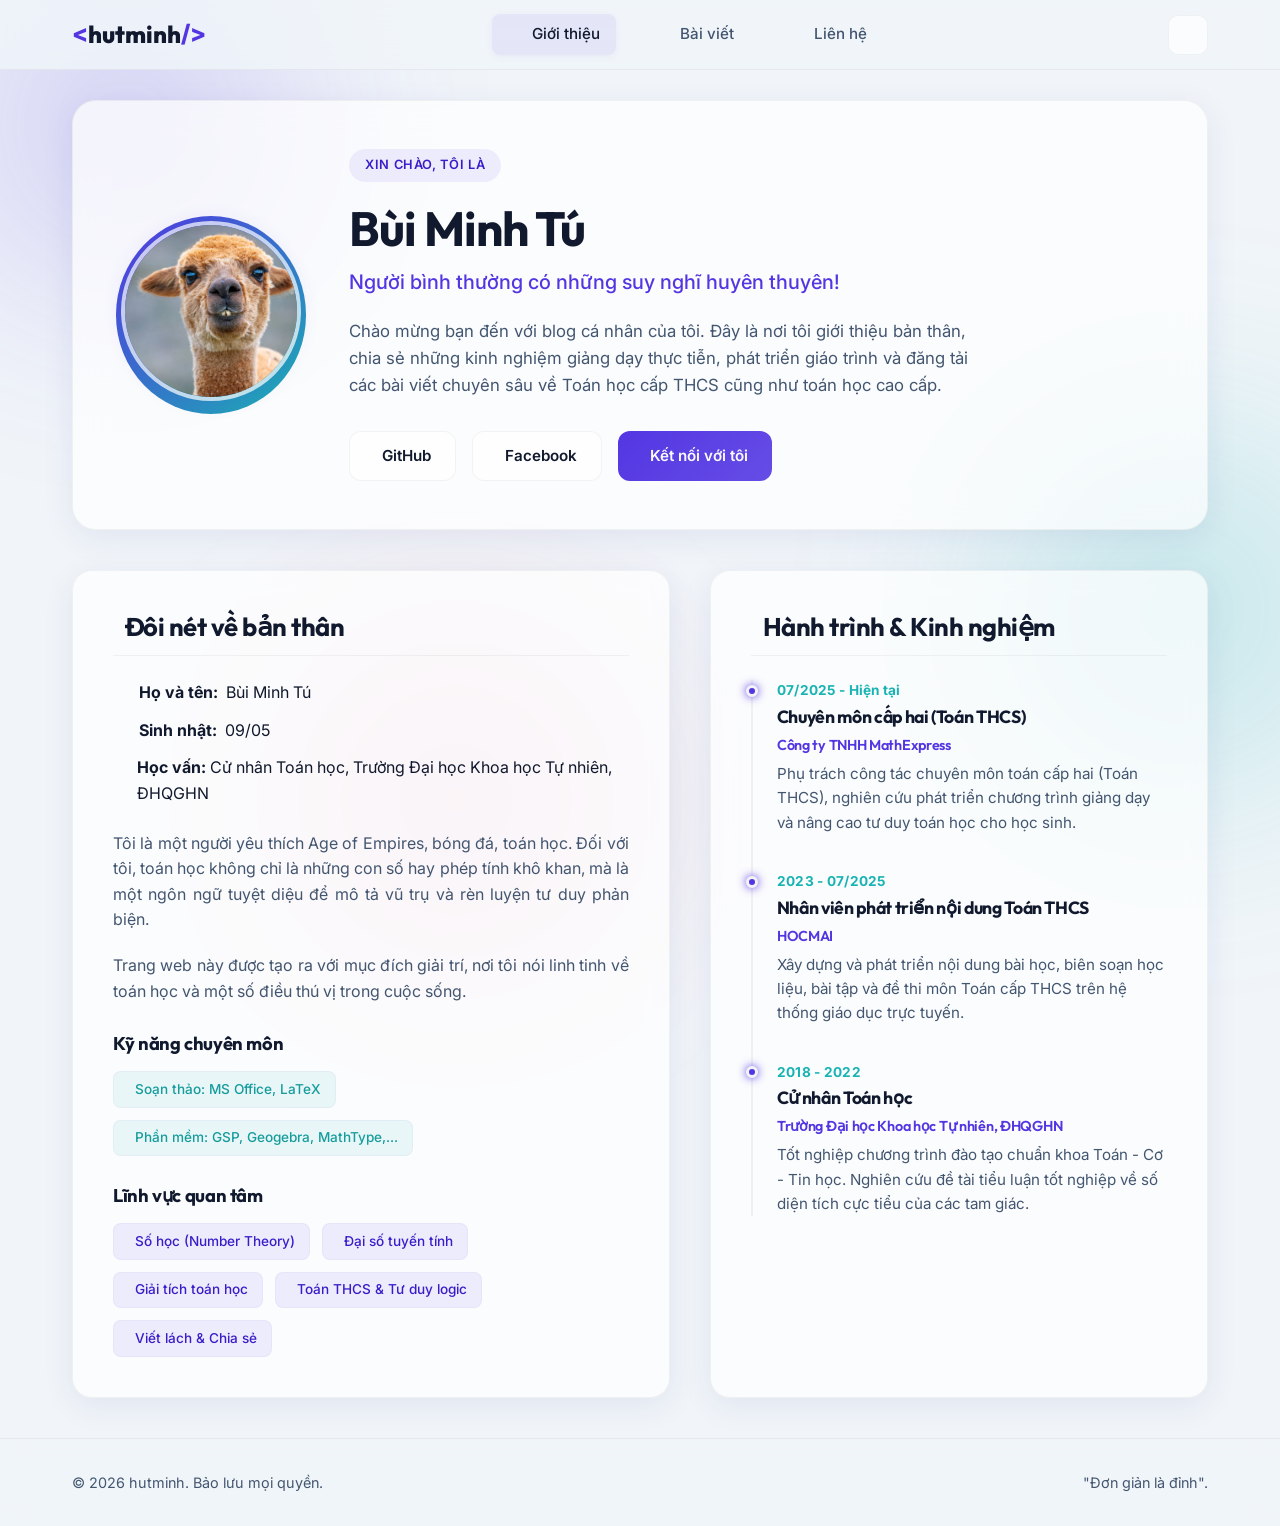
==== commit a9a0ad4f: "Add files via upload" ====
--- a/index.html
+++ b/index.html
@@ -4,7 +4,7 @@
 <head>
     <meta charset="UTF-8">
     <meta name="viewport" content="width=device-width, initial-scale=1.0">
-    <title>hutminh | Trang Web Cá Nhân & Blog Toán Học</title>
+    <title>hutminh | Trang Web Cá Nhân & Blog</title>
 
     <!-- SEO Meta Tags -->
     <meta name="description"
@@ -392,8 +392,7 @@
         <div class="footer-wrapper">
             <p class="footer-copyright">&copy; 2026 hutminh. Bảo lưu mọi quyền.</p>
             <div class="footer-text">
-                Thiết kế tối giản và hiện đại. Tích hợp <i data-lucide="code" class="inline-icon"></i> KaTeX render công
-                thức toán học.
+                "Đơn giản là đỉnh".
             </div>
         </div>
     </footer>
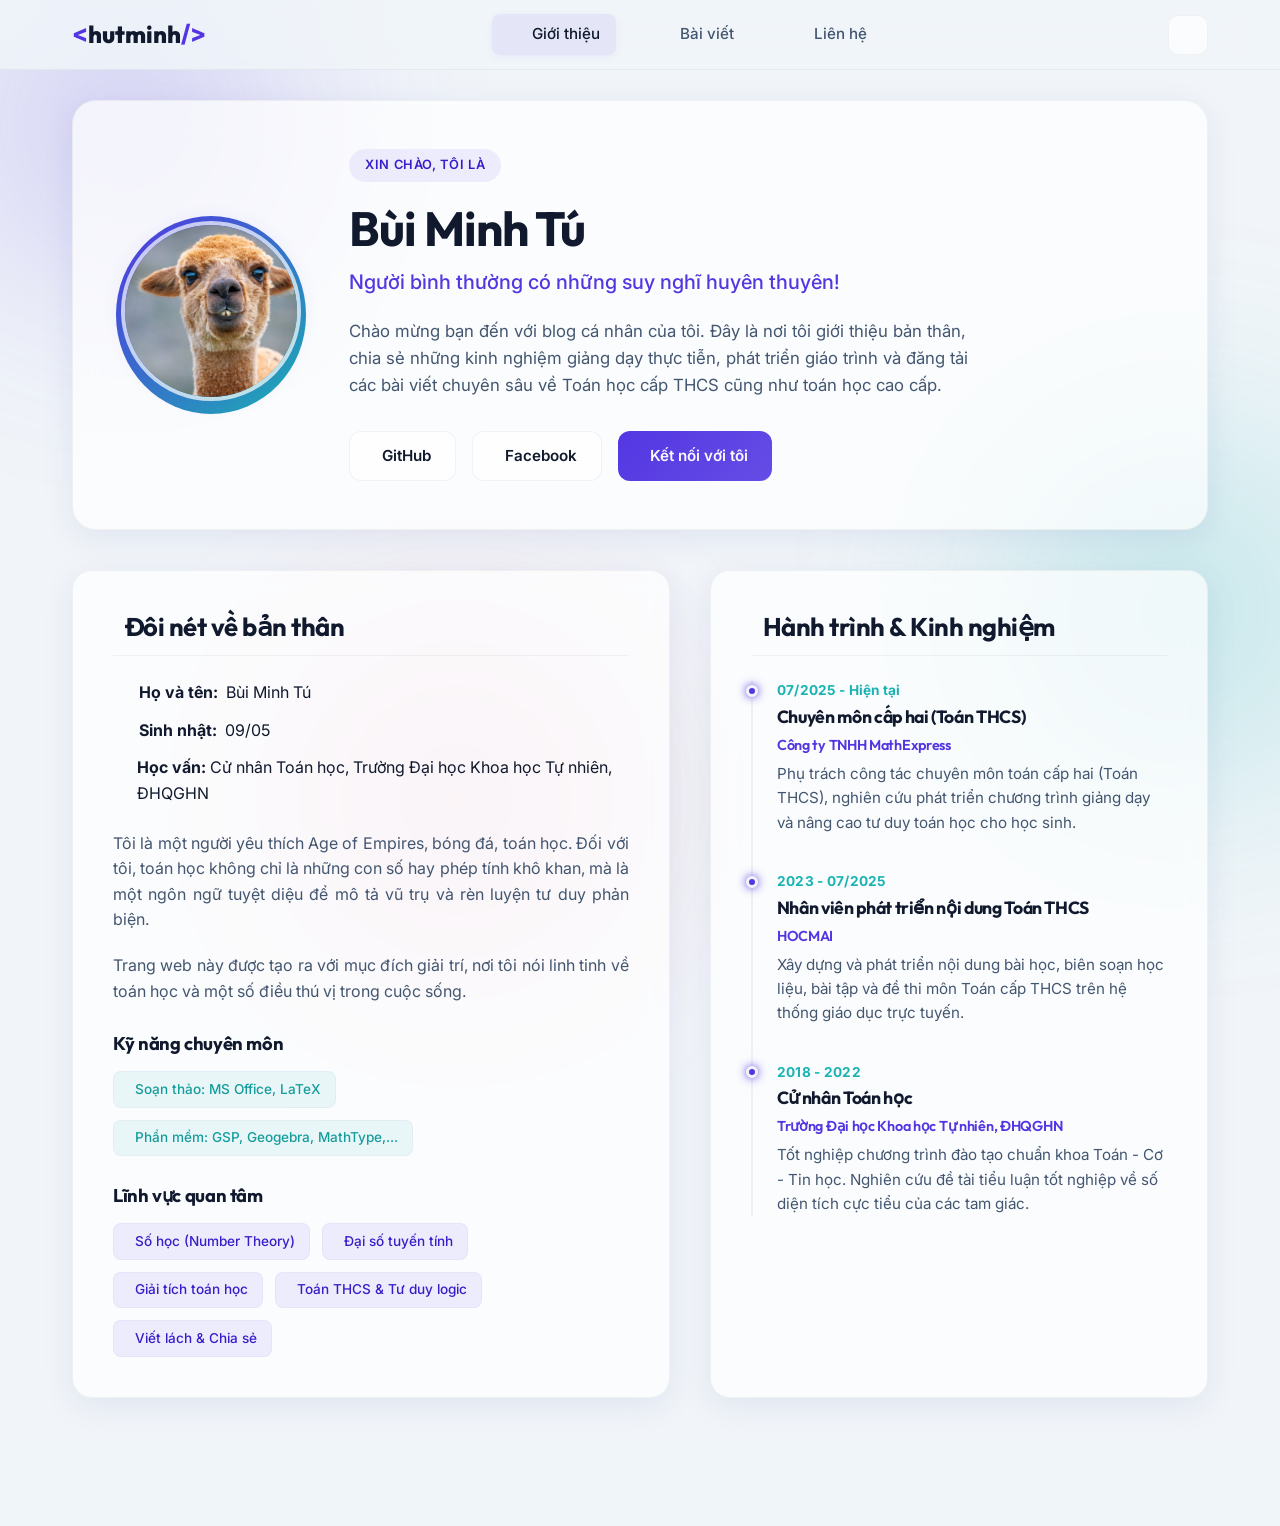
==== commit 12d46565: "Add files via upload" ====
--- a/index.html
+++ b/index.html
@@ -15,16 +15,16 @@
 
     <!-- Open Graph / Facebook -->
     <meta property="og:type" content="website">
-    <meta property="og:title" content="hutminh | Trang Web Cá Nhân & Blog Toán Học">
+    <meta property="og:title" content="hutminh | Trang Web Cá Nhân">
     <meta property="og:description"
         content="Trang web cá nhân và blog chia sẻ kiến thức, kinh nghiệm toán học của hutminh. Khám phá các bài viết lý thuyết toán học chuyên sâu.">
     <meta property="og:image" content="https://github.com/hutminh.png">
 
     <!-- Twitter -->
     <meta property="twitter:card" content="summary_large_image">
-    <meta property="twitter:title" content="hutminh | Trang Web Cá Nhân & Blog Toán Học">
+    <meta property="twitter:title" content="hutminh | Trang Web Cá Nhân">
     <meta property="twitter:description"
-        content="Trang web cá nhân và blog chia sẻ kiến thức, kinh nghiệm toán học của hutminh.">
+        content="Trang web cá nhân và blog chia sẻ kiến thức, kinh nghiệm học toán của hutminh.">
     <meta property="twitter:image" content="https://github.com/hutminh.png">
 
     <!-- Google Fonts -->
@@ -243,6 +243,7 @@
                         <button class="filter-btn" data-category="giai-tich">Giải tích</button>
                         <button class="filter-btn" data-category="so-hoc">Số học</button>
                         <button class="filter-btn" data-category="phuong-phap">Phương pháp học</button>
+                        <button class="filter-btn" data-category="thu-thuat">Thủ thuật</button>
                     </div>
                 </div>
 
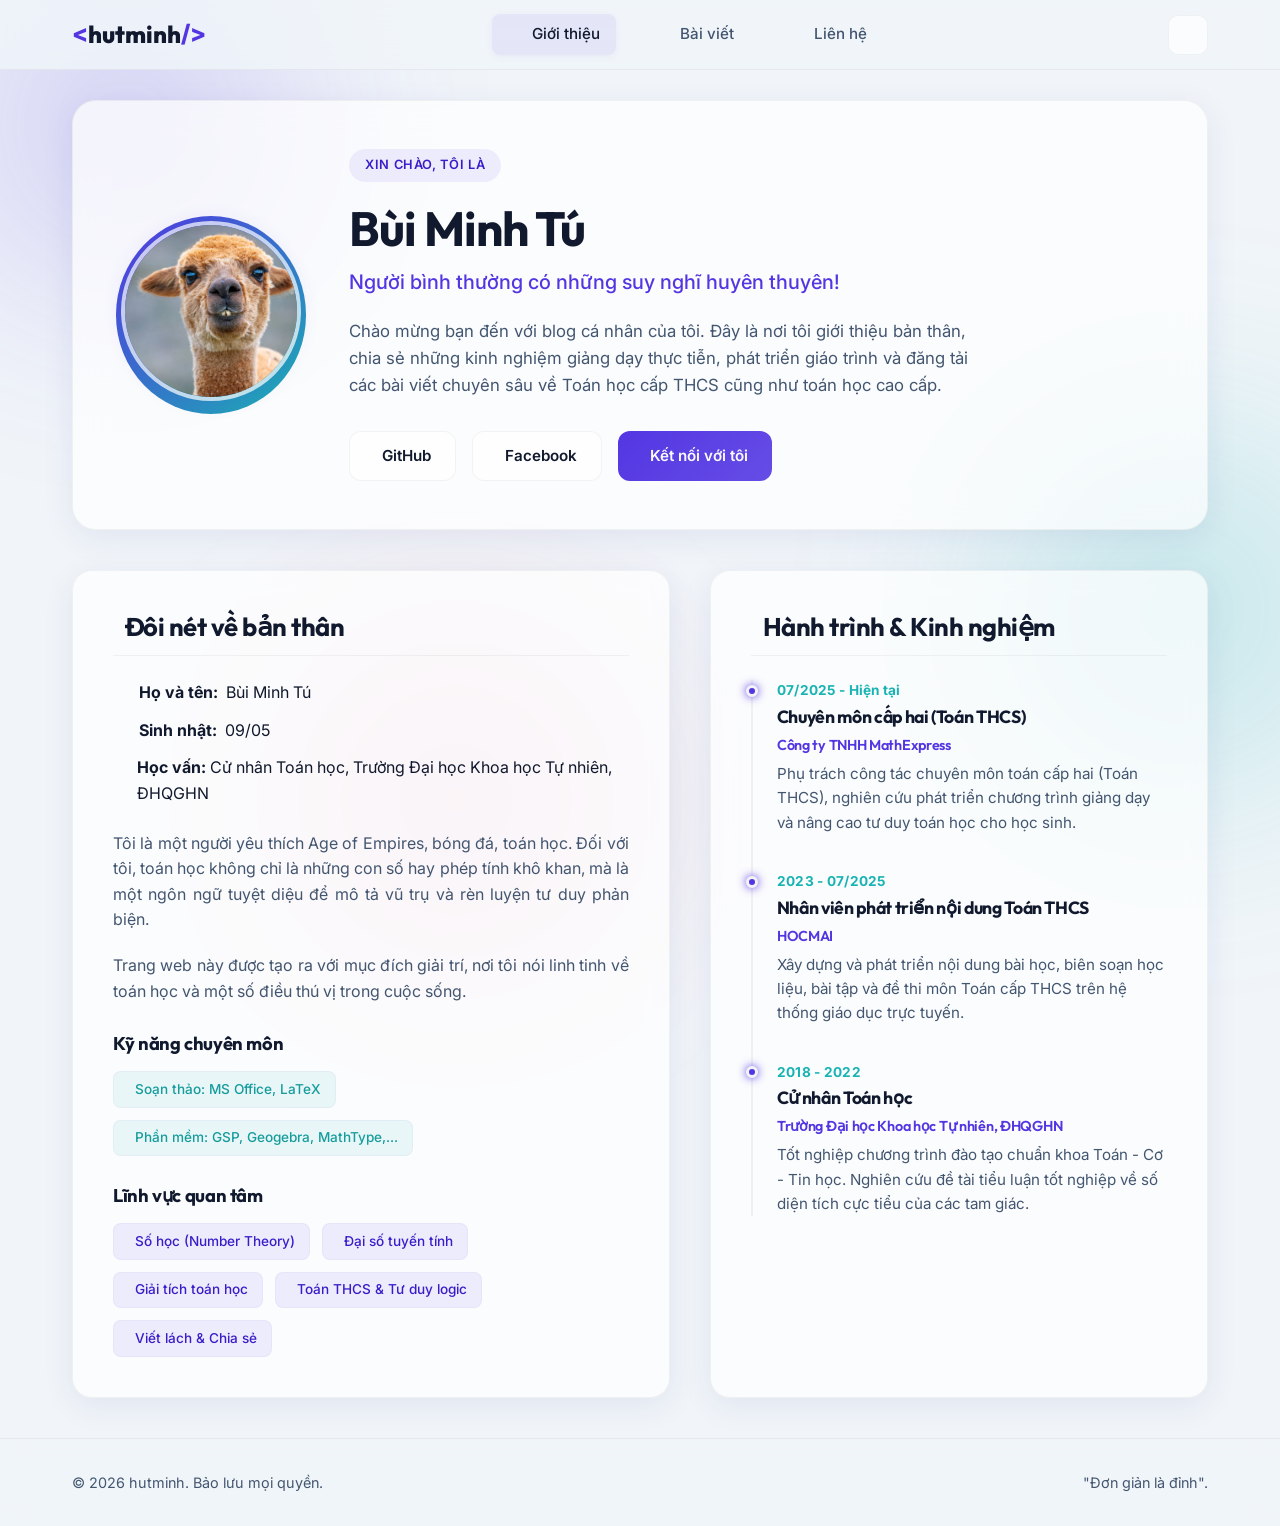
==== commit 3d8a0319: "Add cache buster for scripts" ====
--- a/index.html
+++ b/index.html
@@ -226,7 +226,7 @@
             <div id="blog-list-view">
                 <div class="section-header slide-up">
                     <h1 class="page-title"><i data-lucide="book-open"></i> Góc Chia Sẻ & Kiến Thức</h1>
-                    <p class="page-subtitle">Nơi tổng hợp các bài viết chuyên sâu về toán học, phương pháp tư duy và
+                    <p class="page-subtitle">Nơi tổng hợp các bài viết bình thường về toán học, phương pháp tư duy và
                         kinh nghiệm tự học.</p>
                 </div>
 
@@ -399,8 +399,8 @@
     </footer>
 
     <!-- App Data and Scripts -->
-    <script src="assets/js/posts.js"></script>
-    <script src="assets/js/app.js"></script>
+    <script src="assets/js/posts.js?v=2"></script>
+    <script src="assets/js/app.js?v=2"></script>
 </body>
 
 </html>
--- a/assets/css/style.css
+++ b/assets/css/style.css
@@ -8,23 +8,23 @@
     --bg-card: hsla(223, 47%, 14%, 0.55);
     --bg-card-hover: hsla(223, 47%, 18%, 0.7);
     --bg-navbar: hsla(222, 47%, 8%, 0.75);
-    
+
     --border-color: hsla(217, 30%, 90%, 0.08);
     --border-color-hover: hsla(217, 30%, 90%, 0.15);
-    
+
     --text-primary: hsl(210, 40%, 98%);
     --text-muted: hsl(215, 20%, 65%);
     --text-muted-darker: hsl(215, 15%, 50%);
-    
+
     --color-primary: hsl(250, 85%, 65%);
     --color-primary-rgb: 108, 92, 231;
     --color-secondary: hsl(180, 85%, 45%);
     --color-secondary-rgb: 0, 206, 201;
     --color-accent: hsl(340, 85%, 60%);
-    
+
     --shadow-base: 0 8px 32px 0 rgba(0, 0, 0, 0.37);
     --shadow-glow: 0 0 20px hsla(250, 85%, 65%, 0.25);
-    
+
     --bg-tag: hsla(250, 85%, 65%, 0.1);
     --bg-tag-accent: hsla(180, 85%, 45%, 0.1);
     --text-tag: hsl(250, 85%, 75%);
@@ -36,23 +36,23 @@
     --bg-card: hsla(210, 40%, 100%, 0.7);
     --bg-card-hover: hsla(210, 40%, 100%, 0.9);
     --bg-navbar: hsla(210, 40%, 96%, 0.8);
-    
+
     --border-color: hsla(220, 20%, 10%, 0.05);
     --border-color-hover: hsla(220, 20%, 10%, 0.1);
-    
+
     --text-primary: hsl(222, 47%, 12%);
     --text-muted: hsl(215, 25%, 35%);
     --text-muted-darker: hsl(215, 20%, 50%);
-    
+
     --color-primary: hsl(250, 75%, 55%);
     --color-primary-rgb: 78, 62, 201;
     --color-secondary: hsl(180, 75%, 40%);
     --color-secondary-rgb: 0, 166, 161;
     --color-accent: hsl(340, 75%, 55%);
-    
+
     --shadow-base: 0 8px 32px 0 rgba(31, 38, 135, 0.08);
     --shadow-glow: 0 0 20px hsla(250, 75%, 55%, 0.1);
-    
+
     --bg-tag: hsla(250, 75%, 55%, 0.08);
     --bg-tag-accent: hsla(180, 75%, 40%, 0.08);
     --text-tag: hsl(250, 75%, 45%);
@@ -118,7 +118,12 @@
 }
 
 /* 4. Typography Rules */
-h1, h2, h3, h4, h5, h6 {
+h1,
+h2,
+h3,
+h4,
+h5,
+h6 {
     font-family: 'Outfit', sans-serif;
     font-weight: 700;
     letter-spacing: -0.02em;
@@ -187,7 +192,8 @@
     color: var(--text-muted);
 }
 
-.nav-link:hover, .nav-link.active {
+.nav-link:hover,
+.nav-link.active {
     color: var(--text-primary);
     background-color: var(--bg-tag);
 }
@@ -228,15 +234,27 @@
     transform: translateY(-2px);
 }
 
-.theme-icon-light, .theme-icon-dark {
+.theme-icon-light,
+.theme-icon-dark {
     width: 18px;
     height: 18px;
 }
 
-:root[data-theme="dark"] .theme-icon-light { display: block; }
-:root[data-theme="dark"] .theme-icon-dark { display: none; }
-:root[data-theme="light"] .theme-icon-light { display: none; }
-:root[data-theme="light"] .theme-icon-dark { display: block; }
+:root[data-theme="dark"] .theme-icon-light {
+    display: block;
+}
+
+:root[data-theme="dark"] .theme-icon-dark {
+    display: none;
+}
+
+:root[data-theme="light"] .theme-icon-light {
+    display: none;
+}
+
+:root[data-theme="light"] .theme-icon-dark {
+    display: block;
+}
 
 .mobile-only {
     display: none;
@@ -324,7 +342,9 @@
 }
 
 @keyframes rotateRing {
-    to { transform: rotate(360deg); }
+    to {
+        transform: rotate(360deg);
+    }
 }
 
 .hero-content {
@@ -569,11 +589,13 @@
     gap: 0.6rem;
     overflow-x: auto;
     padding-bottom: 5px;
-    scrollbar-width: none; /* Hide scrollbar for Firefox */
+    scrollbar-width: none;
+    /* Hide scrollbar for Firefox */
 }
 
 .categories-filter::-webkit-scrollbar {
-    display: none; /* Hide scrollbar for Chrome/Safari */
+    display: none;
+    /* Hide scrollbar for Chrome/Safari */
 }
 
 .filter-btn {
@@ -743,7 +765,9 @@
 }
 
 @keyframes spin {
-    to { transform: rotate(360deg); }
+    to {
+        transform: rotate(360deg);
+    }
 }
 
 .no-results {
@@ -881,7 +905,8 @@
     margin: 2rem 0 1rem 0;
 }
 
-.markdown-body ul, .markdown-body ol {
+.markdown-body ul,
+.markdown-body ol {
     margin-bottom: 1.5rem;
     padding-left: 2rem;
 }
@@ -899,6 +924,92 @@
     margin: 1.5rem 0;
     font-style: italic;
 }
+
+/* GitHub style Alert Boxes */
+.alert-box {
+    border-left: 4px solid var(--color-primary);
+    padding: 1rem 1.5rem;
+    margin: 1.5rem 0;
+    border-radius: 0 12px 12px 0;
+    background-color: var(--bg-tag);
+}
+
+.alert-title {
+    font-weight: 700;
+    font-size: 0.85rem;
+    text-transform: uppercase;
+    letter-spacing: 0.05em;
+    margin-bottom: 0.4rem;
+    display: flex;
+    align-items: center;
+    gap: 0.4rem;
+}
+
+.alert-content {
+    font-size: 1rem;
+    color: var(--text-primary);
+}
+
+.alert-content p:last-child {
+    margin-bottom: 0;
+}
+
+/* Theme color overrides for Alerts */
+.alert-note {
+    border-left-color: hsl(210, 100%, 55%);
+    background-color: hsla(210, 100%, 55%, 0.06);
+}
+.alert-note .alert-title {
+    color: hsl(210, 100%, 65%);
+}
+
+.alert-tip {
+    border-left-color: hsl(142, 70%, 45%);
+    background-color: hsla(142, 70%, 45%, 0.06);
+}
+.alert-tip .alert-title {
+    color: hsl(142, 70%, 55%);
+}
+
+.alert-important {
+    border-left-color: hsl(270, 85%, 60%);
+    background-color: hsla(270, 85%, 60%, 0.06);
+}
+.alert-important .alert-title {
+    color: hsl(270, 85%, 70%);
+}
+
+.alert-warning {
+    border-left-color: hsl(35, 90%, 50%);
+    background-color: hsla(35, 90%, 50%, 0.06);
+}
+.alert-warning .alert-title {
+    color: hsl(35, 90%, 60%);
+}
+
+.alert-caution {
+    border-left-color: hsl(0, 85%, 55%);
+    background-color: hsla(0, 85%, 55%, 0.06);
+}
+.alert-caution .alert-title {
+    color: hsl(0, 85%, 65%);
+}
+
+/* Light mode overrides for alerts */
+:root[data-theme="light"] .alert-note { background-color: hsla(210, 100%, 55%, 0.08); }
+:root[data-theme="light"] .alert-note .alert-title { color: hsl(210, 100%, 40%); }
+
+:root[data-theme="light"] .alert-tip { background-color: hsla(142, 70%, 45%, 0.08); }
+:root[data-theme="light"] .alert-tip .alert-title { color: hsl(142, 70%, 35%); }
+
+:root[data-theme="light"] .alert-important { background-color: hsla(270, 85%, 60%, 0.08); }
+:root[data-theme="light"] .alert-important .alert-title { color: hsl(270, 85%, 45%); }
+
+:root[data-theme="light"] .alert-warning { background-color: hsla(35, 90%, 50%, 0.08); }
+:root[data-theme="light"] .alert-warning .alert-title { color: hsl(35, 90%, 35%); }
+
+:root[data-theme="light"] .alert-caution { background-color: hsla(0, 85%, 55%, 0.08); }
+:root[data-theme="light"] .alert-caution .alert-title { color: hsl(0, 85%, 40%); }
 
 .markdown-body pre {
     background-color: hsl(223, 47%, 6%);
@@ -1010,7 +1121,8 @@
     font-weight: 700;
 }
 
-.contact-value, .contact-link {
+.contact-value,
+.contact-link {
     font-size: 1.05rem;
     font-weight: 600;
     color: var(--text-primary);
@@ -1084,7 +1196,8 @@
     color: var(--text-muted);
 }
 
-.form-group input, .form-group textarea {
+.form-group input,
+.form-group textarea {
     padding: 0.85rem 1.1rem;
     border-radius: 10px;
     background-color: var(--bg-base);
@@ -1094,7 +1207,8 @@
     transition: all 0.2s ease;
 }
 
-.form-group input:focus, .form-group textarea:focus {
+.form-group input:focus,
+.form-group textarea:focus {
     outline: none;
     border-color: var(--color-primary);
     box-shadow: var(--shadow-glow);
@@ -1169,8 +1283,13 @@
 }
 
 @keyframes fadeIn {
-    from { opacity: 0; }
-    to { opacity: 1; }
+    from {
+        opacity: 0;
+    }
+
+    to {
+        opacity: 1;
+    }
 }
 
 @keyframes slideUp {
@@ -1178,6 +1297,7 @@
         opacity: 0;
         transform: translateY(30px);
     }
+
     to {
         opacity: 1;
         transform: translateY(0);
@@ -1194,6 +1314,7 @@
         grid-template-columns: 1fr;
         gap: 2rem;
     }
+
     .contact-layout {
         grid-template-columns: 1fr;
         gap: 2.5rem;
@@ -1205,47 +1326,58 @@
         padding: 0 1.25rem;
         margin-top: 90px;
     }
+
     .hero-card {
         padding: 2rem;
     }
+
     .hero-layout {
         flex-direction: column;
         text-align: center;
         gap: 2rem;
     }
+
     .hero-name {
         font-size: 2.5rem;
     }
+
     .hero-social-links {
         justify-content: center;
     }
+
     .post-detail-card {
         padding: 2rem 1.5rem;
     }
+
     .post-detail-title {
         font-size: 1.85rem;
     }
+
     .form-group-row {
         grid-template-columns: 1fr;
         gap: 1.5rem;
     }
+
     .blog-controls {
         flex-direction: column;
         align-items: stretch;
         gap: 1.25rem;
     }
+
     .search-wrapper {
         max-width: 100%;
     }
+
     .footer-wrapper {
         flex-direction: column;
         text-align: center;
     }
-    
+
     /* Responsive navbar hamburger */
     .mobile-only {
         display: flex;
     }
+
     .nav-menu {
         position: absolute;
         top: 70px;
@@ -1260,11 +1392,13 @@
         display: none;
         box-shadow: 0 10px 20px rgba(0, 0, 0, 0.2);
     }
+
     .nav-menu.show {
         display: flex;
     }
+
     .nav-link {
         padding: 0.85rem 2rem;
         border-radius: 0;
     }
-}
+}
